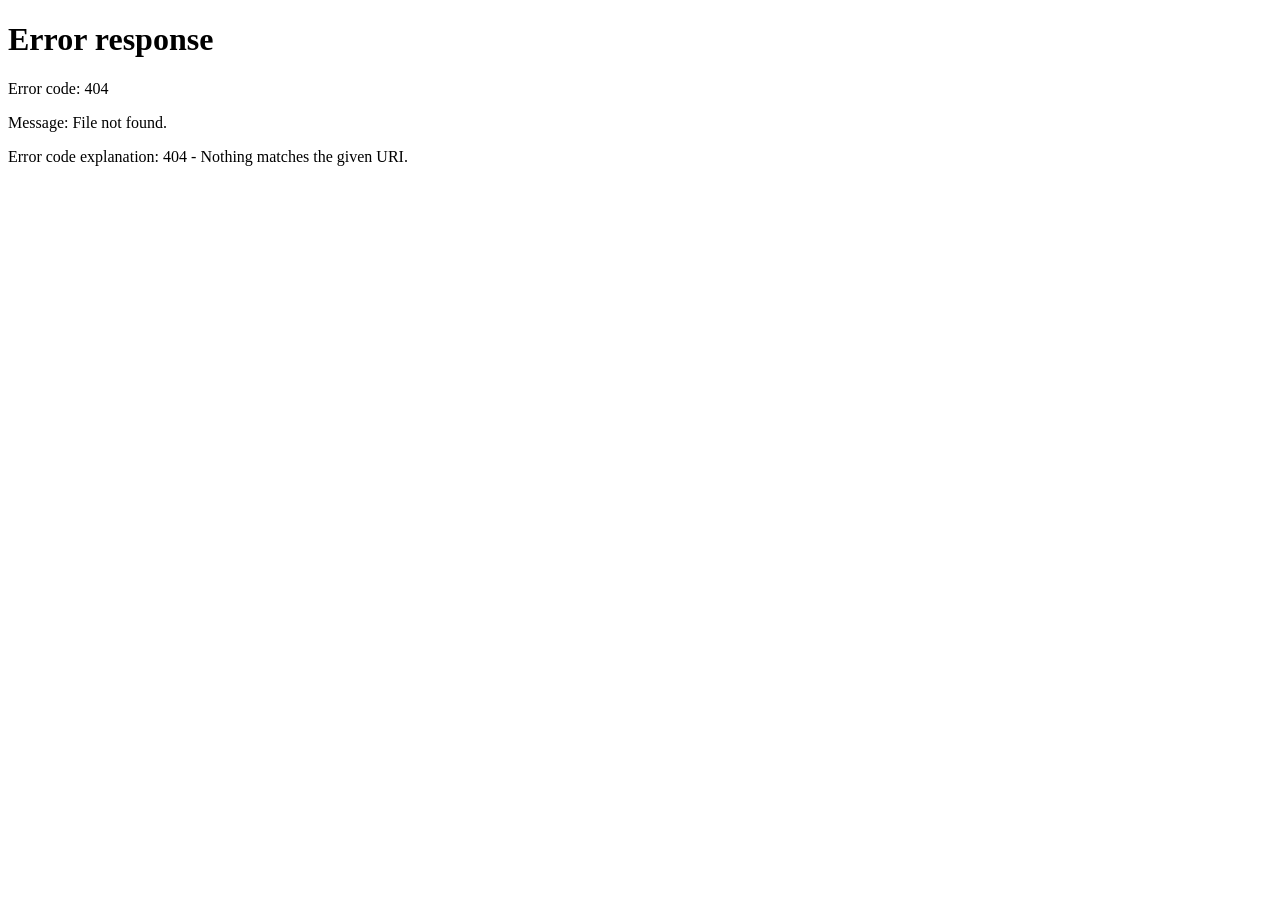
==== Novo proposta facil/novo_proposta/PAGES/index.html @ 043a7d26 "Add files via upload" ====
<!DOCTYPE html>
<html lang="pt-BR">
<head>
  <meta charset="UTF-8">
  <meta name="viewport" content="width=device-width, initial-scale=1.0">
  <title>PropostaFácil</title>

  <link href="https://fonts.googleapis.com/css2?family=Poppins:wght@400;500;600&display=swap" rel="stylesheet">
  <link rel="stylesheet" href="../CSS/style.css">

  <style>
    /* ===== ITENS DO ORÇAMENTO ===== */
    .itens-section {
      border: 1px solid rgba(56,189,248,0.2);
      border-radius: 10px;
      padding: 14px;
      margin-bottom: 15px;
      background: rgba(56,189,248,0.04);
    }

    .itens-header {
      display: flex;
      justify-content: space-between;
      align-items: center;
      margin-bottom: 10px;
    }

    .itens-header h3 {
      font-size: 13px;
      font-weight: 600;
      color: #38bdf8;
      text-transform: uppercase;
      letter-spacing: 0.05em;
      margin: 0;
    }

    .btn-add-item {
      background: rgba(56,189,248,0.15);
      color: #38bdf8;
      border: 1px solid rgba(56,189,248,0.3);
      border-radius: 6px;
      padding: 5px 12px;
      font-size: 12px;
      font-weight: 600;
      cursor: pointer;
      transition: 0.2s;
      font-family: 'Poppins', sans-serif;
    }

    .btn-add-item:hover { background: rgba(56,189,248,0.28); }

    .item-row {
      display: grid;
      grid-template-columns: 2fr 60px 90px 80px 28px;
      gap: 6px;
      align-items: center;
      margin-bottom: 6px;
      animation: fadeIn 0.2s ease;
    }

    @keyframes fadeIn {
      from { opacity: 0; transform: translateY(-4px); }
      to   { opacity: 1; transform: translateY(0); }
    }

    .item-row input,
    .item-row select {
      width: 100%;
      padding: 7px 8px;
      border: 1px solid rgba(255,255,255,0.1);
      border-radius: 6px;
      font-size: 12px;
      font-family: 'Poppins', sans-serif;
      background: rgba(255,255,255,0.05);
      color: #e5eef7;
      box-sizing: border-box;
    }

    .item-row input:focus,
    .item-row select:focus {
      outline: none;
      border-color: #38bdf8;
      box-shadow: 0 0 0 2px rgba(56,189,248,0.15);
      background: rgba(255,255,255,0.08);
    }

    .item-row input.item-sub {
      background: rgba(255,255,255,0.03) !important;
      color: #7dd3fc !important;
      font-weight: 600;
      cursor: default;
    }

    .btn-remove-item {
      background: none;
      border: none;
      color: #f87171;
      cursor: pointer;
      font-size: 14px;
      line-height: 1;
      padding: 0;
      border-radius: 5px;
      transition: 0.15s;
      display: flex;
      align-items: center;
      justify-content: center;
      width: 28px;
      height: 28px;
    }

    .btn-remove-item:hover { background: rgba(248,113,113,0.15); }

    .itens-col-labels {
      display: grid;
      grid-template-columns: 2fr 60px 90px 80px 28px;
      gap: 6px;
      margin-bottom: 5px;
    }

    .itens-col-labels span {
      font-size: 10px;
      font-weight: 500;
      color: #64748b;
      text-transform: uppercase;
      letter-spacing: 0.05em;
    }

    .itens-total {
      display: flex;
      justify-content: flex-end;
      align-items: center;
      gap: 8px;
      margin-top: 8px;
      padding-top: 8px;
      border-top: 1px solid rgba(255,255,255,0.07);
      font-size: 13px;
      color: #94a3b8;
    }

    .itens-total strong {
      font-size: 15px;
      color: #38bdf8;
      font-weight: 600;
    }

    /* ===== STATUS SELECT ===== */
    .status-select {
      width: 100%;
      padding: 12px;
      border: 1px solid rgba(255,255,255,0.1);
      border-radius: 8px;
      font-size: 0.95rem;
      font-family: 'Poppins', sans-serif;
      background: rgba(255,255,255,0.05);
      color: #e5eef7;
      cursor: pointer;
    }

    .status-select option { background: #1e3a8a; color: #e5eef7; }

    /* ===== BADGES DE STATUS ===== */
    .badge-status {
      display: inline-block;
      padding: 3px 9px;
      border-radius: 20px;
      font-size: 11px;
      font-weight: 500;
      white-space: nowrap;
    }
    .badge-rascunho  { background: rgba(100,116,139,0.2); color: #94a3b8; }
    .badge-cotacao   { background: rgba(56,189,248,0.15); color: #38bdf8; }
    .badge-aprovacao { background: rgba(250,204,21,0.15);  color: #fbbf24; }
    .badge-aprovado  { background: rgba(52,211,153,0.15);  color: #34d399; }
    .badge-rejeitado { background: rgba(248,113,113,0.15); color: #f87171; }
  </style>

  <script>
    if (!localStorage.getItem('proposta_session')) {
      window.location.href = "login.html";
    }
  </script>
</head>

<body>
  <div class="app">

    <!-- ================= HEADER ================= -->
    <header>
      <div class="logo-area">
        <h1>Proposta<span>Fácil</span></h1>
        <p class="lead">Gerencie orçamentos facilmente</p>
      </div>

      <nav class="menu">
        <a href="dashboard.html" class="menu-link">Dashboard</a>
        <a href="#" class="menu-link">Relatórios</a>
        <a href="#" class="menu-link">Serviços</a>
        <a href="#" class="menu-link">Contato</a>
        <a href="#" class="menu-link">Ferramentas</a>
      </nav>

      <div class="controls">
        <button id="btnClear" class="btn btn-ghost">Limpar</button>
        <button id="logout" class="btn btn-primary">Sair</button>
      </div>
    </header>

    <!-- ================= CONTEÚDO ================= -->
    <main class="grid">

      <!-- ===== FORMULÁRIO ===== -->
      <aside class="card">
        <h2 style="margin-bottom:15px;">Nova Proposta</h2>

        <form id="form" novalidate>
          <input type="hidden" id="id">

          <!-- Título -->
          <div class="field">
            <label for="title">Título</label>
            <input id="title" type="text" placeholder="Ex: Projeto Site" required>
          </div>

          <!-- Fornecedor -->
          <div class="field">
            <label for="supplier">Fornecedor</label>
            <input id="supplier" type="text" placeholder="Nome do fornecedor" required>
          </div>

          <!-- Categoria -->
          <div class="field">
            <label for="category">Categoria</label>
            <select id="category" required>
              <option value="">Selecione</option>
              <option>Projeto</option>
              <option>Compra</option>
              <option>Serviço</option>
              <option>Outro</option>
            </select>
          </div>

          <!-- ===== ITENS DO ORÇAMENTO ===== -->
          <div class="itens-section">
            <div class="itens-header">
              <h3>Itens do Orçamento</h3>
              <button type="button" class="btn-add-item" id="btnAddItem">+ Adicionar Item</button>
            </div>

            <div class="itens-col-labels">
              <span>Descrição</span>
              <span>Qtd</span>
              <span>Preço Unit.</span>
              <span>Subtotal</span>
              <span></span>
            </div>

            <div id="itens-lista">
              <!-- itens inseridos via JS -->
            </div>

            <div class="itens-total">
              <span>Total do Orçamento:</span>
              <strong id="totalGeral">R$ 0,00</strong>
            </div>
          </div>

          <!-- Status -->
          <div class="field">
            <label for="status">Status</label>
            <select id="status" class="status-select" required>
              <option value="rascunho">Rascunho</option>
              <option value="cotacao">Aguardando Cotação</option>
              <option value="aprovacao">Aguardando Aprovação</option>
              <option value="aprovado">Aprovado</option>
              <option value="rejeitado">Rejeitado</option>
            </select>
          </div>

          <!-- Data -->
          <div class="field">
            <label for="date">Data</label>
            <input id="date" type="date" required>
          </div>

          <!-- Observações -->
          <div class="field">
            <label for="notes">Observações</label>
            <textarea id="notes" placeholder="Detalhes adicionais..."></textarea>
          </div>

          <button type="submit" class="btn btn-primary">
            💾 Salvar Proposta
          </button>
        </form>
      </aside>

      <!-- ===== TABELA ===== -->
      <section class="card">
        <div style="display:flex; justify-content:space-between; align-items:center; margin-bottom:15px; flex-wrap:wrap; gap:10px;">
          <h2>Propostas</h2>
          <input id="q" class="search" type="search" placeholder="🔍 Pesquisar...">
        </div>

        <table class="table">
          <thead>
            <tr>
              <th>Título</th>
              <th>Fornecedor</th>
              <th>Categoria</th>
              <th>Itens</th>
              <th>Total</th>
              <th>Status</th>
              <th>Data</th>
              <th>Ações</th>
            </tr>
          </thead>
          <tbody id="tbody">
            <!-- Dados aparecem aqui via JS -->
          </tbody>
        </table>
      </section>

    </main>
  </div>

  <!-- IMPORTAR JSON -->
  <input id="fileInput" type="file" accept="application/json" hidden>

  <!-- ===== SCRIPT DE ITENS ===== -->
  <script>
    // ---- Gerenciamento de Itens ----
    let itens = []; // array de { desc, qty, price }

    function criarLinhaItem(index, item = { desc: '', qty: 1, price: '' }) {
      const row = document.createElement('div');
      row.className = 'item-row';
      row.dataset.index = index;
      row.innerHTML = `
        <input type="text"   class="item-desc"  placeholder="Descrição do item" value="${item.desc}"  required>
        <input type="number" class="item-qty"   min="1" value="${item.qty}"                            required>
        <input type="number" class="item-price" step="0.01" placeholder="R$" value="${item.price}"    required>
        <input type="text"   class="item-sub"   readonly tabindex="-1" >
        <button type="button" class="btn-remove-item" title="Remover item">✕</button>
      `;

      // Calcula subtotal ao digitar
      const qtyEl   = row.querySelector('.item-qty');
      const priceEl = row.querySelector('.item-price');
      const subEl   = row.querySelector('.item-sub');

      function atualizarSub() {
        const q = parseFloat(qtyEl.value)   || 0;
        const p = parseFloat(priceEl.value) || 0;
        subEl.value = (q * p).toLocaleString('pt-BR', { style: 'currency', currency: 'BRL' });
        atualizarTotal();
      }

      qtyEl.addEventListener('input', atualizarSub);
      priceEl.addEventListener('input', atualizarSub);
      atualizarSub();

      // Remover linha
      row.querySelector('.btn-remove-item').addEventListener('click', () => {
        if (document.querySelectorAll('.item-row').length === 1) return; // mínimo 1
        row.remove();
        atualizarTotal();
      });

      return row;
    }

    function atualizarTotal() {
      let total = 0;
      document.querySelectorAll('.item-row').forEach(row => {
        const q = parseFloat(row.querySelector('.item-qty').value)   || 0;
        const p = parseFloat(row.querySelector('.item-price').value) || 0;
        total += q * p;
      });
      document.getElementById('totalGeral').textContent =
        total.toLocaleString('pt-BR', { style: 'currency', currency: 'BRL' });
    }

    function adicionarItem(item) {
      const lista  = document.getElementById('itens-lista');
      const index  = lista.children.length;
      lista.appendChild(criarLinhaItem(index, item));
    }

    function coletarItens() {
      const rows = document.querySelectorAll('.item-row');
      return Array.from(rows).map(row => ({
        desc:  row.querySelector('.item-desc').value.trim(),
        qty:   parseFloat(row.querySelector('.item-qty').value)   || 0,
        price: parseFloat(row.querySelector('.item-price').value) || 0,
      })).filter(i => i.desc); // ignora linhas vazias
    }

    // Inicia com 1 item vazio
    document.addEventListener('DOMContentLoaded', () => {
      adicionarItem();

      document.getElementById('btnAddItem').addEventListener('click', () => {
        adicionarItem();
      });
    });

    // Expõe helpers para o app.js existente
    window.PF = {
      adicionarItem,
      coletarItens,
      atualizarTotal,
      limparItens() {
        document.getElementById('itens-lista').innerHTML = '';
        adicionarItem();
        atualizarTotal();
      },
      carregarItens(arr) {
        document.getElementById('itens-lista').innerHTML = '';
        (arr && arr.length ? arr : [{}]).forEach(i => adicionarItem(i));
        atualizarTotal();
      },
      statusBadge(status) {
        const mapa = {
          rascunho:  ['badge-rascunho',  'Rascunho'],
          cotacao:   ['badge-cotacao',   'Aguard. Cotação'],
          aprovacao: ['badge-aprovacao', 'Aguard. Aprovação'],
          aprovado:  ['badge-aprovado',  'Aprovado'],
          rejeitado: ['badge-rejeitado', 'Rejeitado'],
        };
        const [cls, label] = mapa[status] || ['badge-rascunho', status];
        return `<span class="badge-status ${cls}">${label}</span>`;
      }
    };
  </script>

  <!-- App principal (seu JS existente) -->
  <script type="module" src="../js/app.js"></script>

  <!-- ================= FOOTER ================= -->
  <footer class="footer">
    <p>© 2025 PropostaFácil — Todos os direitos reservados.</p>
  </footer>
</body>
</html>
---- Novo proposta facil/novo_proposta/CSS/style.css ----
/* =================== RESET =================== */
* {
  margin: 0;
  padding: 0;
  box-sizing: border-box;
  font-family: "Poppins", sans-serif;
}
body {
  background: linear-gradient(135deg, #0f172a, #1e3a8a);
  color: #e5eef7;
  min-height: 100vh;
}

/* =================== CABEÇALHO =================== */
header {
  width: 100%;
  background: rgba(15, 23, 42, 0.8);
  backdrop-filter: blur(10px);
  border-bottom: 1px solid rgba(255,255,255,0.08);
  padding: 15px 30px;
  display: flex;
  justify-content: space-between;
  align-items: center;
  flex-wrap: wrap;
  position: sticky;
  top: 0;
  z-index: 1000;
}
header h1 { font-size: 22px; }
header h1 span { color: #38bdf8; }
.lead { font-size: 12px; color: #94a3b8; }

/* =================== MENU =================== */
.menu { display: flex; gap: 15px; }
.menu-link {
  color: #e5eef7;
  text-decoration: none;
  font-size: 14px;
  padding: 6px 10px;
  border-radius: 6px;
  transition: 0.2s;
}
.menu-link:hover {
  background: rgba(255,255,255,0.08);
  color: #38bdf8;
}

/* =================== BOTÕES =================== */
.controls { display: flex; gap: 10px; }
.btn {
  padding: 10px 16px;
  border-radius: 8px;
  border: none;
  cursor: pointer;
  font-weight: 600;
  transition: 0.2s;
}
.btn-primary {
  background: linear-gradient(90deg, #38bdf8, #60a5fa);
  color: #0f172a;
}
.btn-primary:hover { opacity: 0.9; }
.btn-ghost {
  background: transparent;
  color: #38bdf8;
  border: 1px solid #38bdf8;
}
.btn-ghost:hover { background: rgba(56,189,248,0.1); }

/* =================== GRID =================== */
main.grid {
  display: grid;
  grid-template-columns: 380px 1fr;
  gap: 20px;
  padding: 20px;
}

/* =================== CARDS =================== */
.card {
  background: rgba(255,255,255,0.06);
  border: 1px solid rgba(255,255,255,0.08);
  border-radius: 14px;
  padding: 20px;
  backdrop-filter: blur(10px);
}

/* =================== FORMULÁRIO =================== */
form { display: flex; flex-direction: column; }
.field { display: flex; flex-direction: column; margin-bottom: 15px; }
.field label { margin-bottom: 6px; font-size: 0.85rem; color: #cbd5f5; }

input, select, textarea {
  background: rgba(255,255,255,0.05);
  border: 1px solid rgba(255,255,255,0.1);
  color: #e5eef7;
  padding: 12px;
  border-radius: 8px;
  font-size: 0.95rem;
}
input:focus, select:focus, textarea:focus {
  border-color: #38bdf8;
  outline: none;
  background: rgba(255,255,255,0.08);
}
select option { background: #1e3a8a; color: #e5eef7; }

/* =================== ITENS DO ORÇAMENTO =================== */
.itens-section {
  border: 1px solid rgba(56,189,248,0.2);
  border-radius: 10px;
  padding: 14px;
  margin-bottom: 15px;
  background: rgba(56,189,248,0.04);
}
.itens-header {
  display: flex;
  justify-content: space-between;
  align-items: center;
  margin-bottom: 10px;
}
.itens-header h3 {
  font-size: 13px;
  font-weight: 600;
  color: #38bdf8;
  text-transform: uppercase;
  letter-spacing: 0.05em;
}
.btn-add-item {
  background: rgba(56,189,248,0.15);
  color: #38bdf8;
  border: 1px solid rgba(56,189,248,0.3);
  border-radius: 6px;
  padding: 5px 12px;
  font-size: 12px;
  font-weight: 600;
  cursor: pointer;
  transition: 0.2s;
  font-family: "Poppins", sans-serif;
}
.btn-add-item:hover { background: rgba(56,189,248,0.25); }

.itens-col-labels {
  display: grid;
  grid-template-columns: 2fr 52px 88px 84px 28px;
  gap: 5px;
  margin-bottom: 5px;
}
.itens-col-labels span {
  font-size: 10px;
  font-weight: 500;
  color: #64748b;
  text-transform: uppercase;
  letter-spacing: 0.05em;
}

.item-row {
  display: grid;
  grid-template-columns: 2fr 52px 88px 84px 28px;
  gap: 5px;
  align-items: center;
  margin-bottom: 6px;
  animation: fadeIn 0.18s ease;
}
@keyframes fadeIn {
  from { opacity: 0; transform: translateY(-3px); }
  to   { opacity: 1; transform: translateY(0); }
}
.item-row input {
  padding: 7px 8px;
  font-size: 12px;
  border-radius: 6px;
}
.item-subtotal {
  background: rgba(255,255,255,0.03) !important;
  color: #7dd3fc !important;
  font-weight: 600;
  cursor: default;
}
.btn-remove-item {
  background: none;
  border: none;
  color: #f87171;
  cursor: pointer;
  font-size: 14px;
  width: 28px;
  height: 28px;
  border-radius: 5px;
  display: flex;
  align-items: center;
  justify-content: center;
  transition: 0.15s;
}
.btn-remove-item:hover { background: rgba(248,113,113,0.15); }

.itens-total {
  display: flex;
  justify-content: flex-end;
  align-items: center;
  gap: 8px;
  margin-top: 8px;
  padding-top: 8px;
  border-top: 1px solid rgba(255,255,255,0.07);
  font-size: 13px;
  color: #94a3b8;
}
.itens-total strong {
  font-size: 15px;
  color: #38bdf8;
  font-weight: 600;
}

/* =================== STATUS =================== */
.badge-status {
  display: inline-block;
  padding: 3px 9px;
  border-radius: 20px;
  font-size: 11px;
  font-weight: 500;
  white-space: nowrap;
}
.badge-rascunho  { background: rgba(100,116,139,0.2); color: #94a3b8; }
.badge-cotacao   { background: rgba(56,189,248,0.15); color: #38bdf8; }
.badge-aprovacao { background: rgba(250,204,21,0.15); color: #fbbf24; }
.badge-aprovado  { background: rgba(52,211,153,0.15); color: #34d399; }
.badge-rejeitado { background: rgba(248,113,113,0.15); color: #f87171; }

/* =================== LAYOUT ROW =================== */
.row { display: flex; gap: 10px; }
.col { flex: 1; }

/* =================== PESQUISA =================== */
.search {
  padding: 8px 14px;
  border-radius: 8px;
  width: 220px;
  font-size: 13px;
}

/* =================== TABELA =================== */
.table { width: 100%; border-collapse: collapse; margin-top: 15px; }
.table th {
  background: rgba(56,189,248,0.1);
  color: #38bdf8;
  padding: 11px 12px;
  text-align: left;
  font-size: 13px;
}
.table td {
  padding: 11px 12px;
  border-bottom: 1px solid rgba(255,255,255,0.06);
  font-size: 13px;
  vertical-align: middle;
}
.table tr:hover td { background: rgba(255,255,255,0.03); }

/* Botões de ação na tabela */
.btn-edit, .btn-delete {
  padding: 5px 10px;
  border-radius: 6px;
  border: none;
  cursor: pointer;
  font-size: 12px;
  font-family: "Poppins", sans-serif;
  font-weight: 500;
  transition: 0.15s;
}
.btn-edit {
  background: rgba(56,189,248,0.15);
  color: #38bdf8;
  margin-right: 5px;
}
.btn-edit:hover { background: rgba(56,189,248,0.28); }
.btn-delete {
  background: rgba(248,113,113,0.15);
  color: #f87171;
}
.btn-delete:hover { background: rgba(248,113,113,0.28); }

/* =================== FERRAMENTAS =================== */
#ferramentas {
  margin-top: 40px;
  padding: 20px;
  border-radius: 12px;
  background: rgba(255,255,255,0.05);
}

/* =================== RODAPÉ =================== */
.footer {
  margin-top: 40px;
  padding: 25px;
  text-align: center;
  background: rgba(15,23,42,0.8);
  border-top: 1px solid rgba(255,255,255,0.08);
  color: #94a3b8;
  font-size: 13px;
}

/* =================== RESPONSIVO =================== */
@media (max-width: 900px) {
  main.grid { grid-template-columns: 1fr; }
  header { text-align: center; flex-direction: column; gap: 10px; }
  .menu { justify-content: center; flex-wrap: wrap; }
  .itens-col-labels,
  .item-row { grid-template-columns: 1fr 48px 80px 76px 28px; }
}
@media (max-width: 520px) {
  .item-row { grid-template-columns: 1fr 44px 70px 26px; }
  .item-row .item-subtotal { display: none; }
  .itens-col-labels { grid-template-columns: 1fr 44px 70px 26px; }
  .itens-col-labels span:nth-child(4) { display: none; }
}
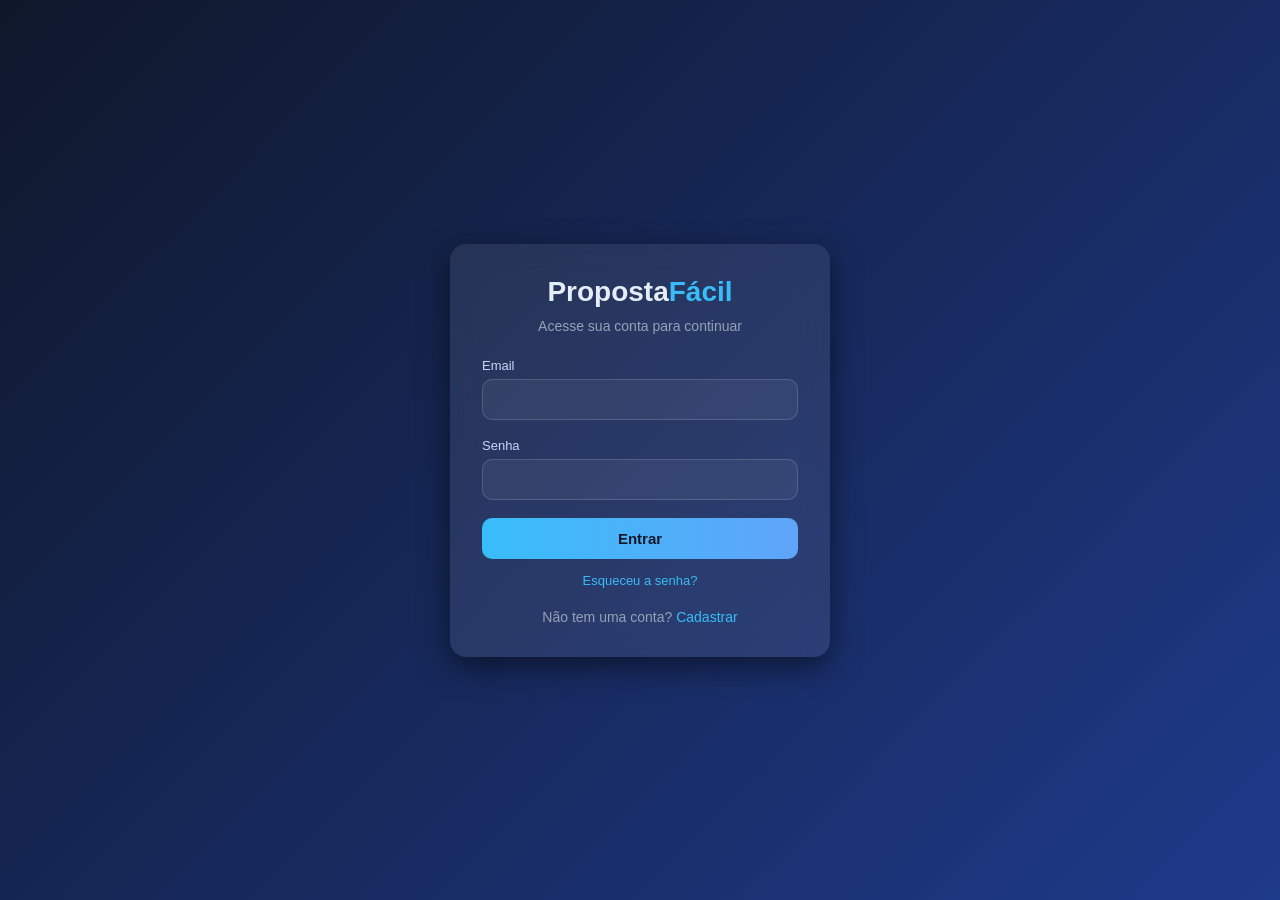
==== commit 2eae8dc0: "Add files via upload" ====
--- a/Novo proposta facil/novo_proposta/PAGES/index.html
+++ b/Novo proposta facil/novo_proposta/PAGES/index.html
@@ -8,171 +8,6 @@
   <link href="https://fonts.googleapis.com/css2?family=Poppins:wght@400;500;600&display=swap" rel="stylesheet">
   <link rel="stylesheet" href="../CSS/style.css">
 
-  <style>
-    /* ===== ITENS DO ORÇAMENTO ===== */
-    .itens-section {
-      border: 1px solid rgba(56,189,248,0.2);
-      border-radius: 10px;
-      padding: 14px;
-      margin-bottom: 15px;
-      background: rgba(56,189,248,0.04);
-    }
-
-    .itens-header {
-      display: flex;
-      justify-content: space-between;
-      align-items: center;
-      margin-bottom: 10px;
-    }
-
-    .itens-header h3 {
-      font-size: 13px;
-      font-weight: 600;
-      color: #38bdf8;
-      text-transform: uppercase;
-      letter-spacing: 0.05em;
-      margin: 0;
-    }
-
-    .btn-add-item {
-      background: rgba(56,189,248,0.15);
-      color: #38bdf8;
-      border: 1px solid rgba(56,189,248,0.3);
-      border-radius: 6px;
-      padding: 5px 12px;
-      font-size: 12px;
-      font-weight: 600;
-      cursor: pointer;
-      transition: 0.2s;
-      font-family: 'Poppins', sans-serif;
-    }
-
-    .btn-add-item:hover { background: rgba(56,189,248,0.28); }
-
-    .item-row {
-      display: grid;
-      grid-template-columns: 2fr 60px 90px 80px 28px;
-      gap: 6px;
-      align-items: center;
-      margin-bottom: 6px;
-      animation: fadeIn 0.2s ease;
-    }
-
-    @keyframes fadeIn {
-      from { opacity: 0; transform: translateY(-4px); }
-      to   { opacity: 1; transform: translateY(0); }
-    }
-
-    .item-row input,
-    .item-row select {
-      width: 100%;
-      padding: 7px 8px;
-      border: 1px solid rgba(255,255,255,0.1);
-      border-radius: 6px;
-      font-size: 12px;
-      font-family: 'Poppins', sans-serif;
-      background: rgba(255,255,255,0.05);
-      color: #e5eef7;
-      box-sizing: border-box;
-    }
-
-    .item-row input:focus,
-    .item-row select:focus {
-      outline: none;
-      border-color: #38bdf8;
-      box-shadow: 0 0 0 2px rgba(56,189,248,0.15);
-      background: rgba(255,255,255,0.08);
-    }
-
-    .item-row input.item-sub {
-      background: rgba(255,255,255,0.03) !important;
-      color: #7dd3fc !important;
-      font-weight: 600;
-      cursor: default;
-    }
-
-    .btn-remove-item {
-      background: none;
-      border: none;
-      color: #f87171;
-      cursor: pointer;
-      font-size: 14px;
-      line-height: 1;
-      padding: 0;
-      border-radius: 5px;
-      transition: 0.15s;
-      display: flex;
-      align-items: center;
-      justify-content: center;
-      width: 28px;
-      height: 28px;
-    }
-
-    .btn-remove-item:hover { background: rgba(248,113,113,0.15); }
-
-    .itens-col-labels {
-      display: grid;
-      grid-template-columns: 2fr 60px 90px 80px 28px;
-      gap: 6px;
-      margin-bottom: 5px;
-    }
-
-    .itens-col-labels span {
-      font-size: 10px;
-      font-weight: 500;
-      color: #64748b;
-      text-transform: uppercase;
-      letter-spacing: 0.05em;
-    }
-
-    .itens-total {
-      display: flex;
-      justify-content: flex-end;
-      align-items: center;
-      gap: 8px;
-      margin-top: 8px;
-      padding-top: 8px;
-      border-top: 1px solid rgba(255,255,255,0.07);
-      font-size: 13px;
-      color: #94a3b8;
-    }
-
-    .itens-total strong {
-      font-size: 15px;
-      color: #38bdf8;
-      font-weight: 600;
-    }
-
-    /* ===== STATUS SELECT ===== */
-    .status-select {
-      width: 100%;
-      padding: 12px;
-      border: 1px solid rgba(255,255,255,0.1);
-      border-radius: 8px;
-      font-size: 0.95rem;
-      font-family: 'Poppins', sans-serif;
-      background: rgba(255,255,255,0.05);
-      color: #e5eef7;
-      cursor: pointer;
-    }
-
-    .status-select option { background: #1e3a8a; color: #e5eef7; }
-
-    /* ===== BADGES DE STATUS ===== */
-    .badge-status {
-      display: inline-block;
-      padding: 3px 9px;
-      border-radius: 20px;
-      font-size: 11px;
-      font-weight: 500;
-      white-space: nowrap;
-    }
-    .badge-rascunho  { background: rgba(100,116,139,0.2); color: #94a3b8; }
-    .badge-cotacao   { background: rgba(56,189,248,0.15); color: #38bdf8; }
-    .badge-aprovacao { background: rgba(250,204,21,0.15);  color: #fbbf24; }
-    .badge-aprovado  { background: rgba(52,211,153,0.15);  color: #34d399; }
-    .badge-rejeitado { background: rgba(248,113,113,0.15); color: #f87171; }
-  </style>
 
   <script>
     if (!localStorage.getItem('proposta_session')) {
--- a/Novo proposta facil/novo_proposta/CSS/style.css
+++ b/Novo proposta facil/novo_proposta/CSS/style.css
@@ -308,4 +308,167 @@
   .item-row .item-subtotal { display: none; }
   .itens-col-labels { grid-template-columns: 1fr 44px 70px 26px; }
   .itens-col-labels span:nth-child(4) { display: none; }
-}+}
+/* ===== ITENS DO ORÇAMENTO ===== */
+    .itens-section {
+      border: 1px solid rgba(56,189,248,0.2);
+      border-radius: 10px;
+      padding: 14px;
+      margin-bottom: 15px;
+      background: rgba(56,189,248,0.04);
+    }
+
+    .itens-header {
+      display: flex;
+      justify-content: space-between;
+      align-items: center;
+      margin-bottom: 10px;
+    }
+
+    .itens-header h3 {
+      font-size: 13px;
+      font-weight: 600;
+      color: #38bdf8;
+      text-transform: uppercase;
+      letter-spacing: 0.05em;
+      margin: 0;
+    }
+
+    .btn-add-item {
+      background: rgba(56,189,248,0.15);
+      color: #38bdf8;
+      border: 1px solid rgba(56,189,248,0.3);
+      border-radius: 6px;
+      padding: 5px 12px;
+      font-size: 12px;
+      font-weight: 600;
+      cursor: pointer;
+      transition: 0.2s;
+      font-family: 'Poppins', sans-serif;
+    }
+
+    .btn-add-item:hover { background: rgba(56,189,248,0.28); }
+
+    .item-row {
+      display: grid;
+      grid-template-columns: 2fr 60px 90px 80px 28px;
+      gap: 6px;
+      align-items: center;
+      margin-bottom: 6px;
+      animation: fadeIn 0.2s ease;
+    }
+
+    @keyframes fadeIn {
+      from { opacity: 0; transform: translateY(-4px); }
+      to   { opacity: 1; transform: translateY(0); }
+    }
+
+    .item-row input,
+    .item-row select {
+      width: 100%;
+      padding: 7px 8px;
+      border: 1px solid rgba(255,255,255,0.1);
+      border-radius: 6px;
+      font-size: 12px;
+      font-family: 'Poppins', sans-serif;
+      background: rgba(255,255,255,0.05);
+      color: #e5eef7;
+      box-sizing: border-box;
+    }
+
+    .item-row input:focus,
+    .item-row select:focus {
+      outline: none;
+      border-color: #38bdf8;
+      box-shadow: 0 0 0 2px rgba(56,189,248,0.15);
+      background: rgba(255,255,255,0.08);
+    }
+
+    .item-row input.item-sub {
+      background: rgba(255,255,255,0.03) !important;
+      color: #7dd3fc !important;
+      font-weight: 600;
+      cursor: default;
+    }
+
+    .btn-remove-item {
+      background: none;
+      border: none;
+      color: #f87171;
+      cursor: pointer;
+      font-size: 14px;
+      line-height: 1;
+      padding: 0;
+      border-radius: 5px;
+      transition: 0.15s;
+      display: flex;
+      align-items: center;
+      justify-content: center;
+      width: 28px;
+      height: 28px;
+    }
+
+    .btn-remove-item:hover { background: rgba(248,113,113,0.15); }
+
+    .itens-col-labels {
+      display: grid;
+      grid-template-columns: 2fr 60px 90px 80px 28px;
+      gap: 6px;
+      margin-bottom: 5px;
+    }
+
+    .itens-col-labels span {
+      font-size: 10px;
+      font-weight: 500;
+      color: #64748b;
+      text-transform: uppercase;
+      letter-spacing: 0.05em;
+    }
+
+    .itens-total {
+      display: flex;
+      justify-content: flex-end;
+      align-items: center;
+      gap: 8px;
+      margin-top: 8px;
+      padding-top: 8px;
+      border-top: 1px solid rgba(255,255,255,0.07);
+      font-size: 13px;
+      color: #94a3b8;
+    }
+
+    .itens-total strong {
+      font-size: 15px;
+      color: #38bdf8;
+      font-weight: 600;
+    }
+
+    /* ===== STATUS SELECT ===== */
+    .status-select {
+      width: 100%;
+      padding: 12px;
+      border: 1px solid rgba(255,255,255,0.1);
+      border-radius: 8px;
+      font-size: 0.95rem;
+      font-family: 'Poppins', sans-serif;
+      background: rgba(255,255,255,0.05);
+      color: #e5eef7;
+      cursor: pointer;
+    }
+
+    .status-select option { background: #1e3a8a; color: #e5eef7; }
+
+    /* ===== BADGES DE STATUS ===== */
+    .badge-status {
+      display: inline-block;
+      padding: 3px 9px;
+      border-radius: 20px;
+      font-size: 11px;
+      font-weight: 500;
+      white-space: nowrap;
+    }
+    .badge-rascunho  { background: rgba(100,116,139,0.2); color: #94a3b8; }
+    .badge-cotacao   { background: rgba(56,189,248,0.15); color: #38bdf8; }
+    .badge-aprovacao { background: rgba(250,204,21,0.15);  color: #fbbf24; }
+    .badge-aprovado  { background: rgba(52,211,153,0.15);  color: #34d399; }
+    .badge-rejeitado { background: rgba(248,113,113,0.15); color: #f87171; }
